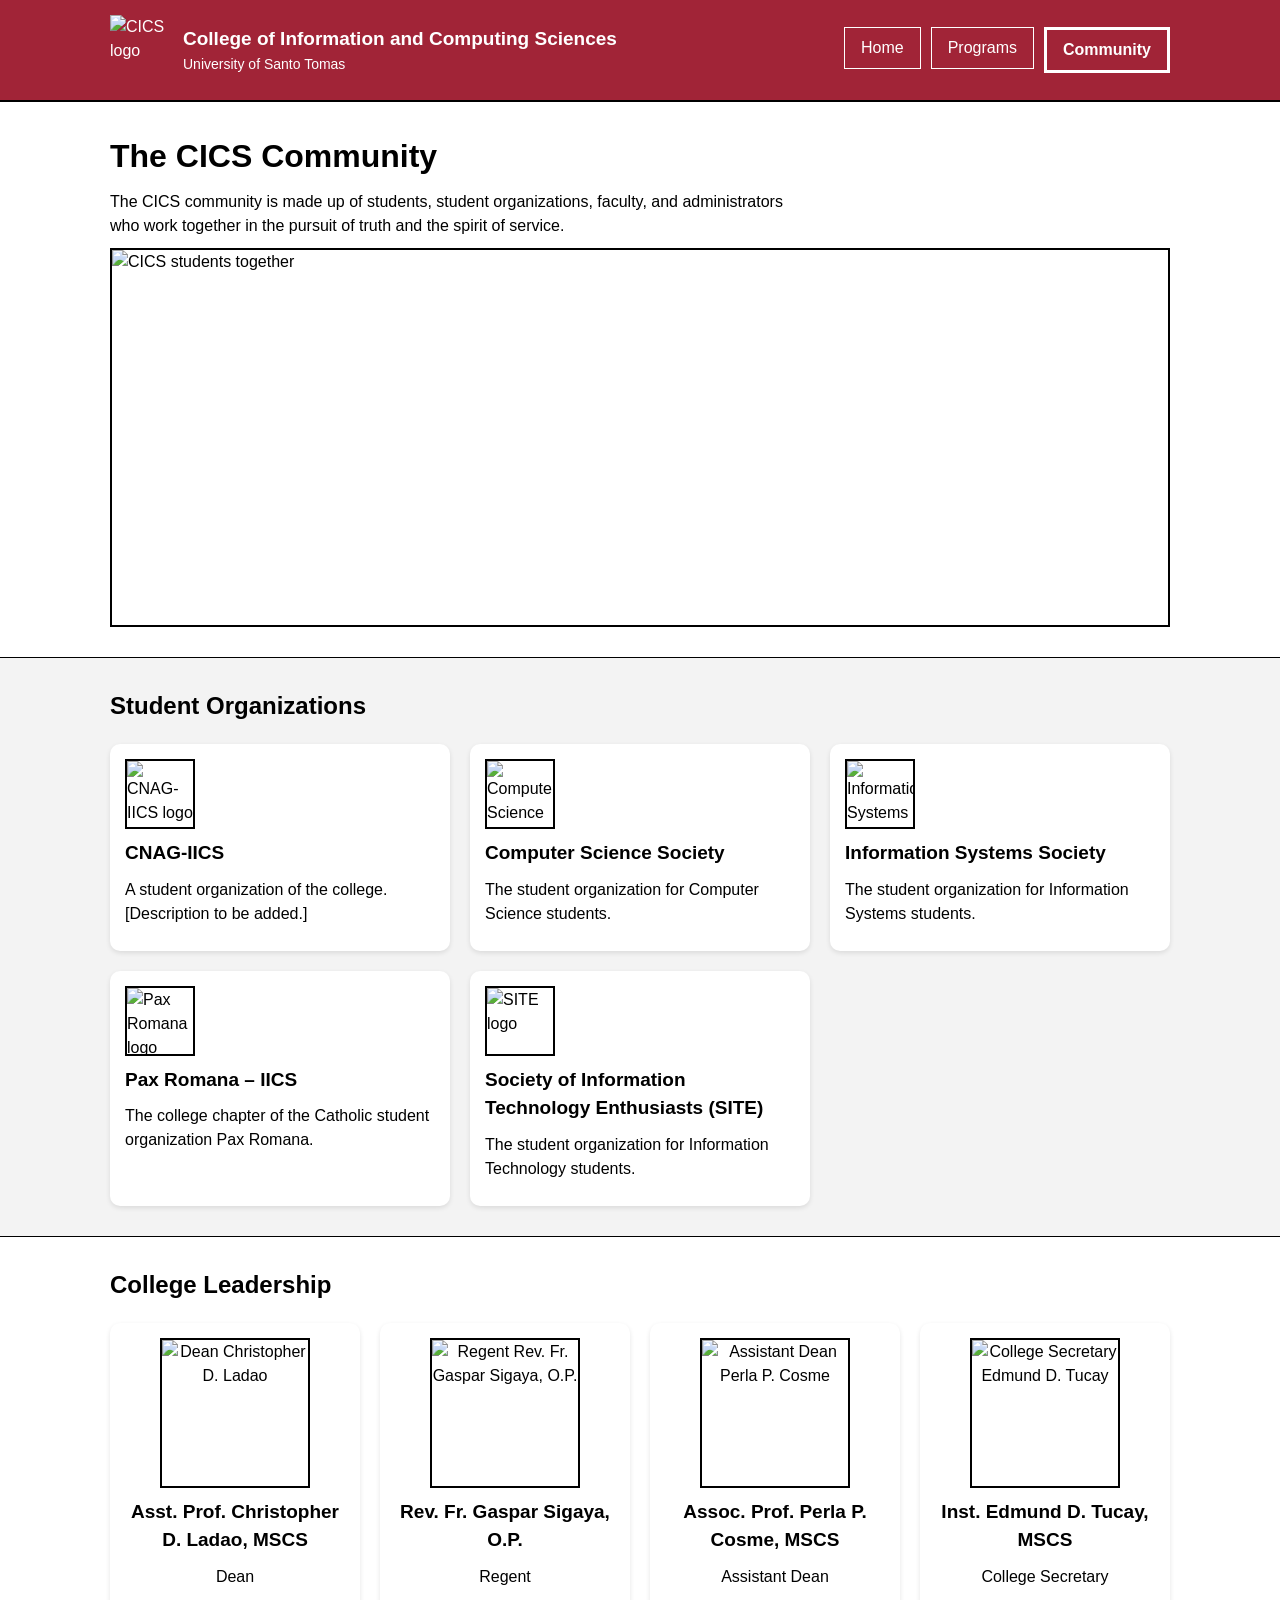
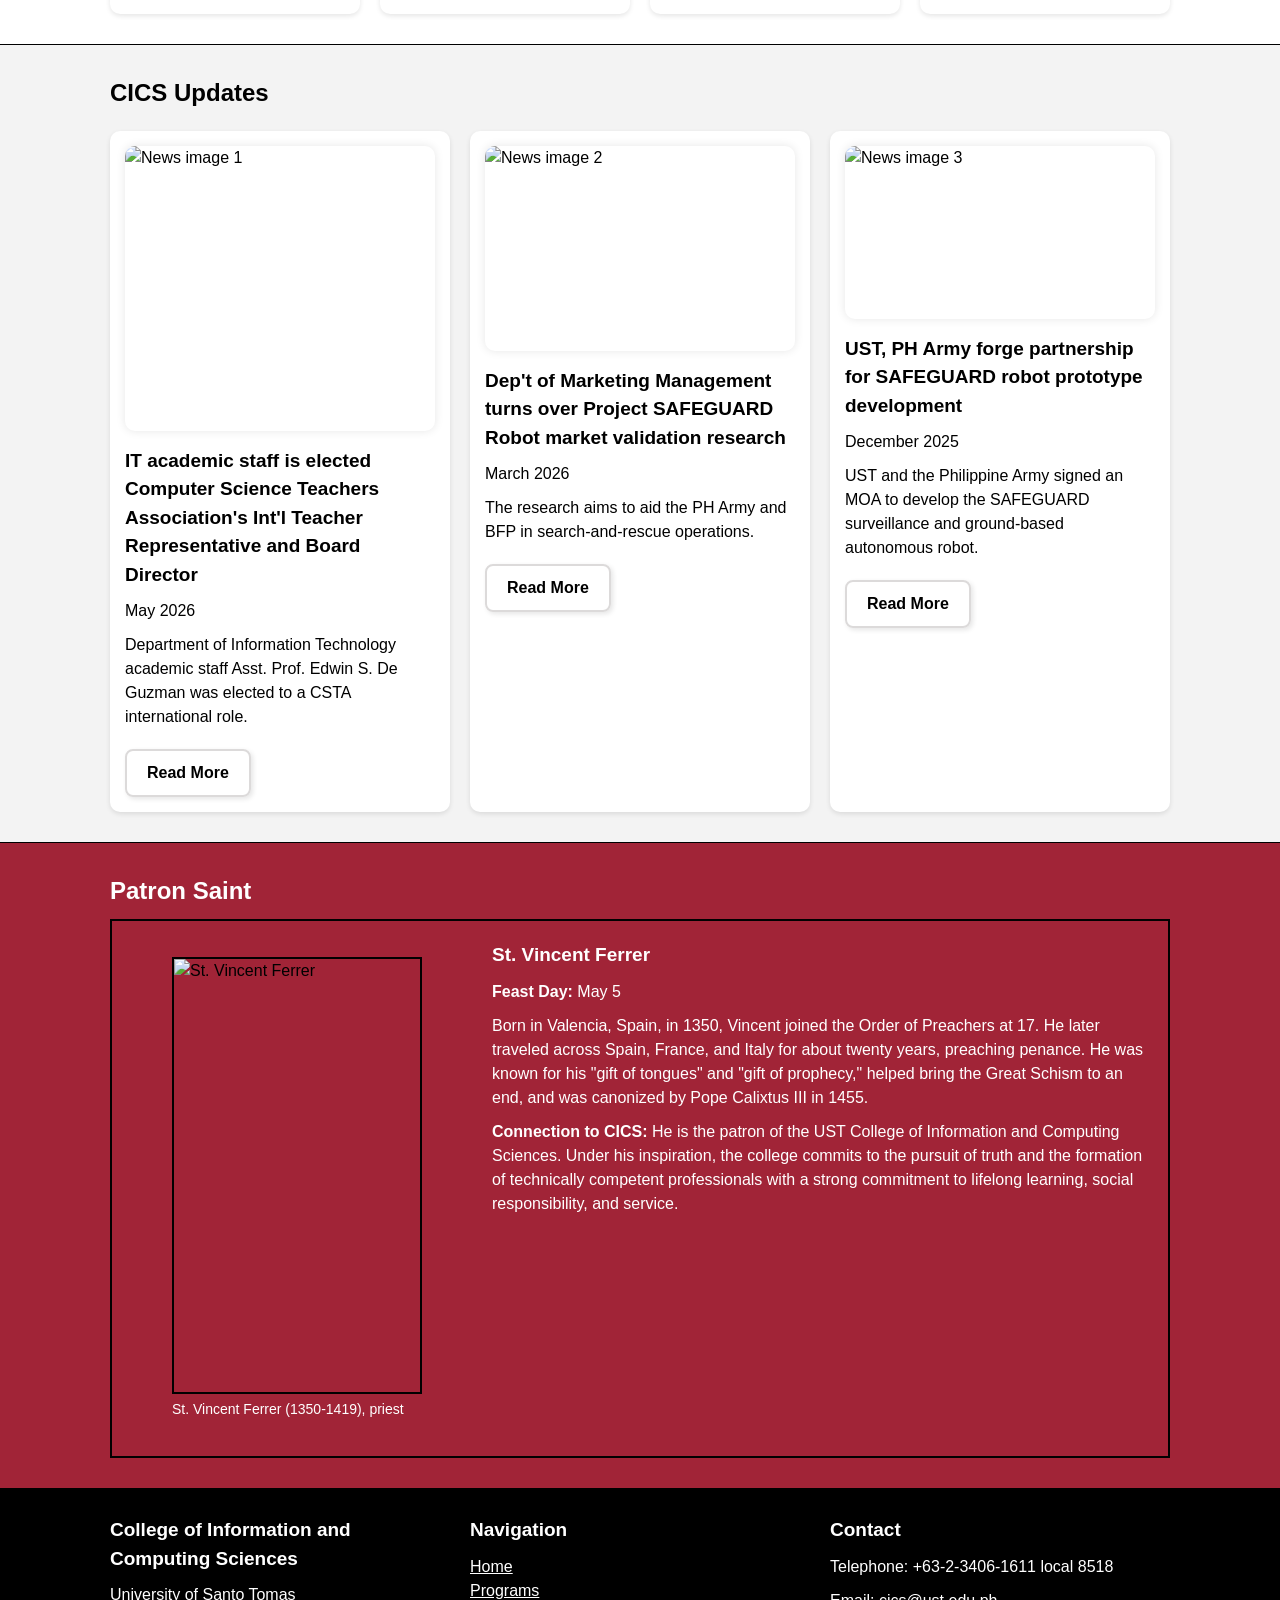
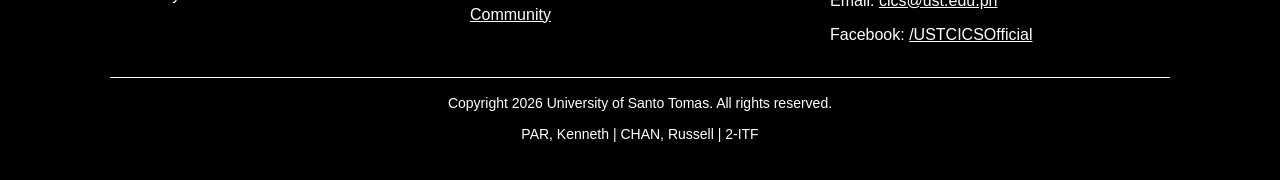
==== community.html @ 377112f6 "first commit ko" ====
<!DOCTYPE html>
<html lang="en">
<head>
  <meta charset="UTF-8">
  <title>Community | UST CICS</title>
  <link rel="stylesheet" href="style.css">
</head>
<body>

<header>
  <div class="container header-content">
    <div class="brand">
      <img class="icon" src="https://www.ust.edu.ph/wp-content/uploads/2020/07/Institute-of-Information-and-Computing-Sciences.png" alt="CICS logo">
      <div>
        <p class="brand-title">College of Information and Computing Sciences</p>
        <p class="brand-subtitle">University of Santo Tomas</p>
      </div>
    </div>
    <nav>
      <ul>
        <li><a href="index.html">Home</a></li>
        <li><a href="programs.html">Programs</a></li>
        <li class="active_page"><a  href="community.html">Community</a></li>
      </ul>
    </nav>
  </div>
</header>

<main>
  <section>
    <div class="container">
      <h1>The CICS Community</h1>
      <p class="section-intro">The CICS community is made up of students, student organizations, faculty, and administrators who work together in the pursuit of truth and the spirit of service.</p>
      <img class="community-image" src="https://myimgs.org/storage/images/44747/Home-WWDIC-11.jpg" alt="CICS students together">
    </div>
  </section>

  <section class = "grey">
    <div class="container">
      <h2>Student Organizations</h2>
      <div class="three-columns">
        <article class="card">
          <img class="icon" src="https://scontent.fmnl8-2.fna.fbcdn.net/v/t39.30808-6/766748143_1475702544364070_3427798289795416711_n.jpg?stp=dst-jpg_tt6&cstp=mx1080x1080&ctp=s1080x1080&_nc_cat=109&_nc_map=urlgen_bucketless&ccb=1-7&_nc_sid=6ee11a&_nc_eui2=AeElFXZg551PQjzNCKq39r8YvampFk7EEGe9qakWTsQQZ1A3avQchkSetrj-aI6Qc_XodmwN-jSbx4kt63lC-Gnm&_nc_ohc=kkNhfu9GD3YQ7kNvwHS_YeW&_nc_oc=AdqTLtaDFi2WmLWa-NmAMKrig8Z550iTz0Sf14816XuuN4OxR9QKgDcqs9khMYEjvyE&_nc_zt=23&_nc_ht=scontent.fmnl8-2.fna&_nc_gid=lpm2ryUuKpIpAIAH7ALoYQ&_nc_ss=7b2a8&oh=00_AQJEoKG-dnIReURfpu6d2yge5RpDujte9syLbNobJMhfLQ&oe=6ABAB258" alt="CNAG-IICS logo">
          <h3>CNAG-IICS</h3>
          <p>A student organization of the college. [Description to be added.]</p>
        </article>
        <article class="card">
          <img class="icon" src="https://scontent.fmnl8-1.fna.fbcdn.net/v/t39.99422-6/808803223_2429192797827906_6154122243665850033_n.png?stp=dst-jpg_tt6&cstp=mx1254x1254&ctp=s1254x1254&_nc_cat=106&_nc_map=urlgen_bucketless&ccb=1-7&_nc_sid=6ee11a&_nc_eui2=AeFBmmrNdZoc4bVlp8cVdMzi_XGoDXVf3cT9cagNdV_dxEMLPWgQIUCRRq5CpRM1TSNRIdoWb2tP4O2cBD7fXZNY&_nc_ohc=e6wACyw9aEkQ7kNvwGqqIDc&_nc_oc=Adqd8amdE-8SrYhwi9WnuMNjnKV-xyeGhzUKsNhtQdV_C9wsezaM8TDLx1KfrN3A2IU&_nc_zt=14&_nc_ht=scontent.fmnl8-1.fna&_nc_gid=Of1NsmQyY31gg3mTkTNPwg&_nc_ss=7b2a8&oh=00_AQLgJGWUmkHV2Ia6ndo6jTMa6urOuRRMc0jlA9vk8cefYA&oe=6ABAB83D" alt="Computer Science Society logo">
          <h3>Computer Science Society</h3>
          <p>The student organization for Computer Science students.</p>
        </article>
        <article class="card">
          <img class="icon" src="https://scontent.fmnl8-7.fna.fbcdn.net/v/t39.99422-6/764817862_2309871203148696_995870211142288857_n.png?stp=dst-jpg_tt6&cstp=mx1440x1440&ctp=s1440x1440&_nc_cat=104&_nc_map=urlgen_bucketless&ccb=1-7&_nc_sid=6ee11a&_nc_eui2=AeEG-5JMaFp-RBRgjD3kPIHTfgfjzJNRDtN-B-PMk1EO03dhUg5zqZrJKS5m2kcnamKHs7tXBs3DetUHsnXS-Hs9&_nc_ohc=6gFpqLHVE9YQ7kNvwHYEatx&_nc_oc=AdpXjBOW8mx-WtWKDP69uN-JVBpMQ2P3hM7sFnL69HaCrUFQYjHXwH_TsXmXn7v4Vnc&_nc_zt=14&_nc_ht=scontent.fmnl8-7.fna&_nc_gid=ZLn4h3ZDqkguv7Q8DvLz2A&_nc_ss=7b2a8&oh=00_AQLpWuP6PUPdWHpebz9Uqs_fuxMW3bf57liZNoR6pcZ-pw&oe=6ABAC8C4" alt="Information Systems Society logo">
          <h3>Information Systems Society</h3>
          <p>The student organization for Information Systems students.</p>
        </article>
        <article class="card">
          <img class="icon" src="https://scontent.fmnl8-7.fna.fbcdn.net/v/t39.30808-6/786141125_1420669290277584_526175049897417584_n.jpg?stp=dst-jpg_tt6&cstp=mx2000x2000&ctp=s2000x2000&_nc_cat=110&_nc_map=urlgen_bucketless&ccb=1-7&_nc_sid=6ee11a&_nc_eui2=AeEw3v7ic3cu0p4UAbAR4IFZciq5YxHKmI5yKrljEcqYjpErz5rfGMILuuUhQyOBlsMuScx_GIag2zptYhML0cyN&_nc_ohc=VEpLhWSyka8Q7kNvwEuF9mC&_nc_oc=AdoM81oXvm17wBovNox_uJaS51lQjvtEpDMcJVTnochPr17ZaiL7Bvz0EgzZSTGD6po&_nc_zt=23&_nc_ht=scontent.fmnl8-7.fna&_nc_gid=MDVb2hMJbhtR_O1XpCX4qQ&_nc_ss=7b2a8&oh=00_AQJp_S4rr7fxav2QoREwd2Jdym4verejqT2xr_F8DPrqFw&oe=6ABABDE5" alt="Pax Romana logo">
          <h3>Pax Romana – IICS</h3>
          <p>The college chapter of the Catholic student organization Pax Romana.</p>
        </article>
        <article class="card">
          <img class="icon" src="https://scontent.fmnl8-2.fna.fbcdn.net/v/t39.99422-6/807684388_1607842881042320_652707294212106361_n.png?stp=dst-jpg_tt6&cstp=mx1500x1500&ctp=s1500x1500&_nc_cat=106&_nc_map=urlgen_bucketless&ccb=1-7&_nc_sid=6ee11a&_nc_eui2=AeH5BSjCBiD9-jk8B1-pQpHJii35tE0vbdWKLfm0TS9t1feSsvcZxUXua-eXWvqtWqKjTTCIm0MEGkLvgpkEnlW8&_nc_ohc=ZHvh83__1swQ7kNvwHAQN5n&_nc_oc=Ado7NS7mCZkX1BCv6cL4BY71IfhVuWV7juAr6nPY4VMtxP8VESmsTtoKnee-PZ2ufdI&_nc_zt=14&_nc_ht=scontent.fmnl8-2.fna&_nc_gid=XlitS8YS_3_7H1uWWwGGlQ&_nc_ss=7b2a8&oh=00_AQKZaqxoZ3cAhBwx2Fyl3cJY2YprAlBy_xNZsfmOn7MZxg&oe=6ABABB50" alt="SITE logo">
          <h3>Society of Information Technology Enthusiasts (SITE)</h3>
          <p>The student organization for Information Technology students.</p>
        </article>
      </div>
    </div>
  </section>

  <section>
    <div class="container">
      <h2>College Leadership</h2>
      <div class="four-columns">
        <article class="card center">
          <img class="photo" src="https://www.ust.edu.ph/wp-content/uploads/2020/02/UST-F-IICS-IS-LADAO-Christopher-D-2016-MCS-2x2-Gray.jpg" alt="Dean Christopher D. Ladao">
          <h3>Asst. Prof. Christopher D. Ladao, MSCS</h3>
          <p>Dean</p>
        </article>
        <article class="card center">
          <img class="photo" src="https://www.ust.edu.ph/wp-content/uploads/2025/05/OP_SIGAYA-Gaspar-R_2025_2x2.jpg" alt="Regent Rev. Fr. Gaspar Sigaya, O.P.">
          <h3>Rev. Fr. Gaspar Sigaya, O.P.</h3>
          <p>Regent</p>
        </article>
        <article class="card center">
          <img class="photo" src="https://www.ust.edu.ph/wp-content/uploads/2024/08/UST-F-CICS-CS-COSME-Perla-P-2024-MS-2x2-Gray-768x768.jpg" alt="Assistant Dean Perla P. Cosme">
          <h3>Assoc. Prof. Perla P. Cosme, MSCS</h3>
          <p>Assistant Dean</p>
        </article>
        <article class="card center">
          <img class="photo" src="https://www.ust.edu.ph/wp-content/uploads/2023/04/Inst-Edmundo-C-Tucay-MSCS_2x2.jpg" alt="College Secretary Edmund D. Tucay">
          <h3>Inst. Edmund D. Tucay, MSCS</h3>
          <p>College Secretary</p>
        </article>
      </div>
    </div>
  </section>

  <section class = "grey">
    <div class="container">
      <h2>CICS Updates</h2>
      <div class="three-columns">
        <article class="card">
          <img class="square-image image_edit" src="https://www.ust.edu.ph/wp-content/uploads/2026/05/De-Guzman-e1778745252564-768x711.jpg" alt="News image 1">
          <h3>IT academic staff is elected Computer Science Teachers Association's Int'l Teacher Representative and Board Director</h3>
          <p>May 2026</p>
          <p>Department of Information Technology academic staff Asst. Prof. Edwin S. De Guzman was elected to a CSTA international role.</p>
          <a class="button" href="#">Read More</a>
        </article>
        <article class="card">
          <img class="news-image-2 image_edit" src="https://www.ust.edu.ph/wp-content/uploads/2026/03/IMG_0178-768x512.jpg" alt="News image 2">
          <h3>Dep't of Marketing Management turns over Project SAFEGUARD Robot market validation research</h3>
          <p>March 2026</p>
          <p>The research aims to aid the PH Army and BFP in search-and-rescue operations.</p>
          <a class="button" href="#">Read More</a>
        </article>
        <article class="card">
          <img class="small-image  image_edit" src="https://www.ust.edu.ph/wp-content/uploads/2025/12/6844ca68-88fc-4341-a226-e64c08aa002b-768x432.jpg" alt="News image 3">
          <h3>UST, PH Army forge partnership for SAFEGUARD robot prototype development</h3>
          <p>December 2025</p>
          <p>UST and the Philippine Army signed an MOA to develop the SAFEGUARD surveillance and ground-based autonomous robot.</p>
          <a class="button" href="#">Read More</a>
        </article>
      </div>
    </div>
  </section>

  <section id = "patron-saint">
    <div class="container">
      <h2 class ="saint-description">Patron Saint</h2>
      <article class="saint">
        <figure>
          <img class="tall-image" src="https://faith.nd.edu/wp-content/uploads/2024/04/St.-Vincent-Ferrer-e1739827428418.jpg" alt="St. Vincent Ferrer">
          <figcaption>St. Vincent Ferrer (1350-1419), priest</figcaption>
        </figure>
        <div class = "saint-description">
          <h3>St. Vincent Ferrer</h3>
          <p><strong>Feast Day:</strong> May 5</p>
          <p>Born in Valencia, Spain, in 1350, Vincent joined the Order of Preachers at 17. He later traveled across Spain, France, and Italy for about twenty years, preaching penance. He was known for his "gift of tongues" and "gift of prophecy," helped bring the Great Schism to an end, and was canonized by Pope Calixtus III in 1455.</p>
          <p><strong>Connection to CICS:</strong> He is the patron of the UST College of Information and Computing Sciences. Under his inspiration, the college commits to the pursuit of truth and the formation of technically competent professionals with a strong commitment to lifelong learning, social responsibility, and service.</p>
        </div>
      </article>
    </div>
  </section>
</main>

<footer>
  <div class="container">
    <div class="three-columns">
      <div>
        <h3>College of Information and Computing Sciences</h3>
        <p>University of Santo Tomas</p>
      </div>
      <div>
        <h3>Navigation</h3>
        <ul>
          <li><a href="index.html">Home</a></li>
          <li><a href="programs.html">Programs</a></li>
          <li><a href="community.html">Community</a></li>
        </ul>
      </div>
      <div>
        <h3>Contact</h3>
        <p>Telephone: +63-2-3406-1611 local 8518</p>
        <p>Email: <a href="mailto:cics@ust.edu.ph">cics@ust.edu.ph</a></p>
        <p>Facebook: <a href="https://www.facebook.com/USTCICSOfficial">/USTCICSOfficial</a></p>
      </div>
    </div>
    <div class="footer-bottom">
      <p>Copyright 2026 University of Santo Tomas. All rights reserved.</p>
      <p>PAR, Kenneth | CHAN, Russell | 2-ITF</p>
    </div>
  </div>
</footer>

</body>
</html>
---- style.css ----
* {
  box-sizing: border-box;
}

body {
  margin: 0;
  background-color: white;
  color: black;
  font-family: Arial, sans-serif;
  font-size: 16px;
  line-height: 1.5;
}

h1, h2, h3, p {
  margin: 0 0 10px 0;
}

h1 {
  font-size: 32px;
}

h2 {
  font-size: 24px;
}

h3 {
  font-size: 19px;
}

a {
  color: black;
}

ul {
  margin: 0;
  padding-left: 20px;
}

img {
  display: block;
  border: 2px solid black;
}

figcaption {
  margin-top: 5px;
  font-size: 14px;
  color:#FFFFFF
}

.container {
  max-width: 1100px;
  margin: 0 auto;
  padding: 0 20px;
}

header {
  padding: 15px 0;
  border-bottom: 2px solid black;
  background-color: #A12437;
  color: white;
}

.header-content {
  display: flex;
  align-items: center;
  justify-content: space-between;
}

.brand {
  display: flex;
  align-items: center;
  gap: 15px;
}

.brand-title {
  margin: 0;
  font-size: 19px;
  font-weight: bold;
}

.brand-subtitle {
  margin: 0;
  font-size: 14px;
}

header nav ul {
  display: flex;
  gap: 10px;
  list-style: none;
  margin: 0;
  padding: 0;
}


header nav a {
  display: block;
  padding: 8px 16px;
  border: 1px solid white;
  color: white;
  text-decoration: none;
}

header nav ul li:hover{
  transform: scale(.95);
  transition: 0.5s ease-in-out;
}

.active_page {
  font-weight: bold;
  border-width: 3px;
  border: 2px solid white;
}

main section {
  padding: 30px 0;
  border-bottom: 1px solid black;
}

.section-intro {
  max-width: 700px;
}

.grey {
  background-color: #F3F3F3;
}

.hero {
  display: flex;
  align-items: center;
  gap: 30px;
}

.hero div {
  flex: 1;
}

.two-columns {
  display: grid;
  grid-template-columns: repeat(2, 1fr);
  gap: 20px;
  margin-top: 20px;
}

.grey {
  background-color: #F3F3F3;
}

.three-columns {
  display: grid;
  grid-template-columns: repeat(3, 1fr);
  gap: 20px;
  margin-top: 20px;
  
}

.four-columns {
  display: grid;
  grid-template-columns: repeat(4, 1fr);
  gap: 20px;
  margin-top: 20px;
}

#contact .two-columns {
  margin-top: 0;
}

.card {
  padding: 15px;
  box-shadow: 0 2px 5px rgba(0, 0, 0, 0.1);
}
.button_dpp{
 display: inline-block;
  margin-top: 35px;
  padding: 10px 20px;
  border: 2px solid rgb(220, 218, 218);
  font-weight: bold;
  text-decoration: none;
  border-radius: 8px;
  box-shadow: 2px 2px 5px rgba(0, 0, 0, 0.1);
}

.center {
  text-align: center;
}

.recognition {
  display: flex;
  align-items: center;
  gap: 15px;
  padding: 15px;
  border: 3px solid black;
}

#patron-saint {
  background-color: #A12437;
}
.saint {
  display: flex;
  gap: 30px;
  padding: 20px;
  background-color: #A12437;
  border: 2px solid black;
}

.saint-description {
  flex: 1;
  color: white;
}

.saint figure {
  width: 250px;
  flex-shrink: 0;
}

.button {
  display: inline-block;
  margin-top: 10px;
  padding: 10px 20px;
  border: 2px solid rgb(220, 218, 218);
  font-weight: bold;
  text-decoration: none;
  border-radius: 8px;
  box-shadow: 2px 2px 5px rgba(0, 0, 0, 0.1);
}

.contact-list {
  list-style: none;
  padding: 0;
}

.contact-list li {
  margin-bottom: 12px;
}

table {
  width: 100%;
  margin-top: 15px;
  border-collapse: collapse;
}

th, td {
  padding: 10px;
  border: 1px solid black;
  text-align: left;
}

.icon {
  width: 70px;
  height: 70px;
}

.card .icon {
  margin-bottom: 10px;
}

.brand .icon {
  width: 58px;
  height: 70px;
  border: none;
}

.recognition .icon {
  border: none;
}

.center img {
  margin: 0 auto 10px auto;
}

.photo {
  width: 150px;
  height: 150px;
}

.wide-image, .small-image, .tall-image, .map {
  width: 100%;
}

.wide-image {
  height: 250px;
}

.community-image {
  width: 100%;
  height: 379px;
}

.small-image {
  height: 173px;
}

.square-image {
  width: 100%;
  height: 285px;
}

.news-image-2 {
  width: 100%;
  height: 205px;
}

.tall-image {
  height: 437px;
}

.map {
  height: 350px;
  display: block;
  border: 2px solid black;
}

.lab-image {
  width: 100%;
}

.image_edit{
  border: none;
  border-radius: 10px;
  box-shadow: 0 0px 10px rgba(0, 0, 0, 0.1);
  margin-bottom: 1rem;
}

footer {
  padding: 25px 0;
  border-top: 2px solid black;
  background-color: #000000;
  color: white;
}

footer a {
	color: white;
}

footer .three-columns {
  margin-top: 0;
}

footer ul {
  list-style: none;
  padding: 0;
}

.footer-bottom {
  margin-top: 20px;
  padding-top: 15px;
  border-top: 1px solid white;
  text-align: center;
  font-size: 14px;
}


/* TRANSITIONS  */
.card:hover {
  transition: transform 0.3s ease, box-shadow 0.3s ease-in-out;
  transform: translateY(-10px);;

}
.card {
    border-radius: 10px;
    background-color: white;
}

.button:active {
  transform: scale(0.95);
  background-color: #d9e1e4;;
}

.button_dpp:active {
  transform: scale(0.95);
  background-color: #d9e1e4;;
}
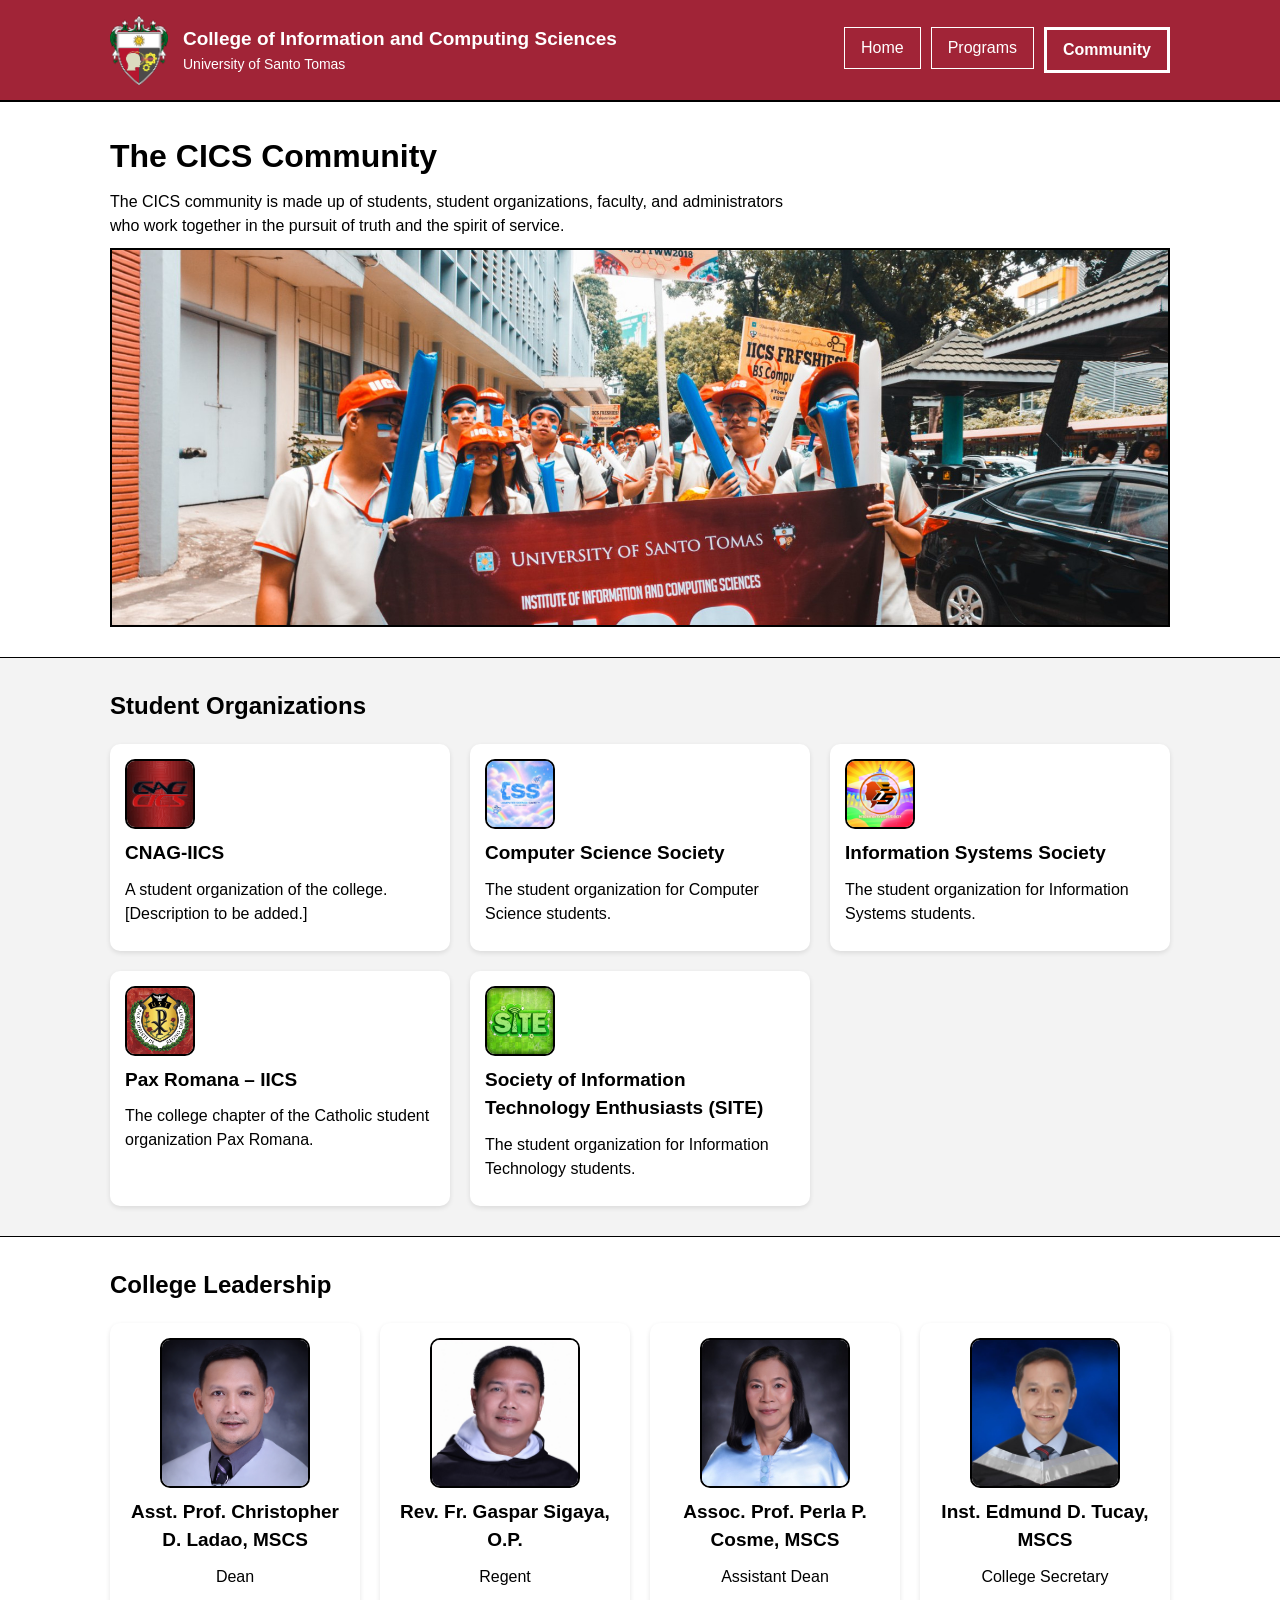
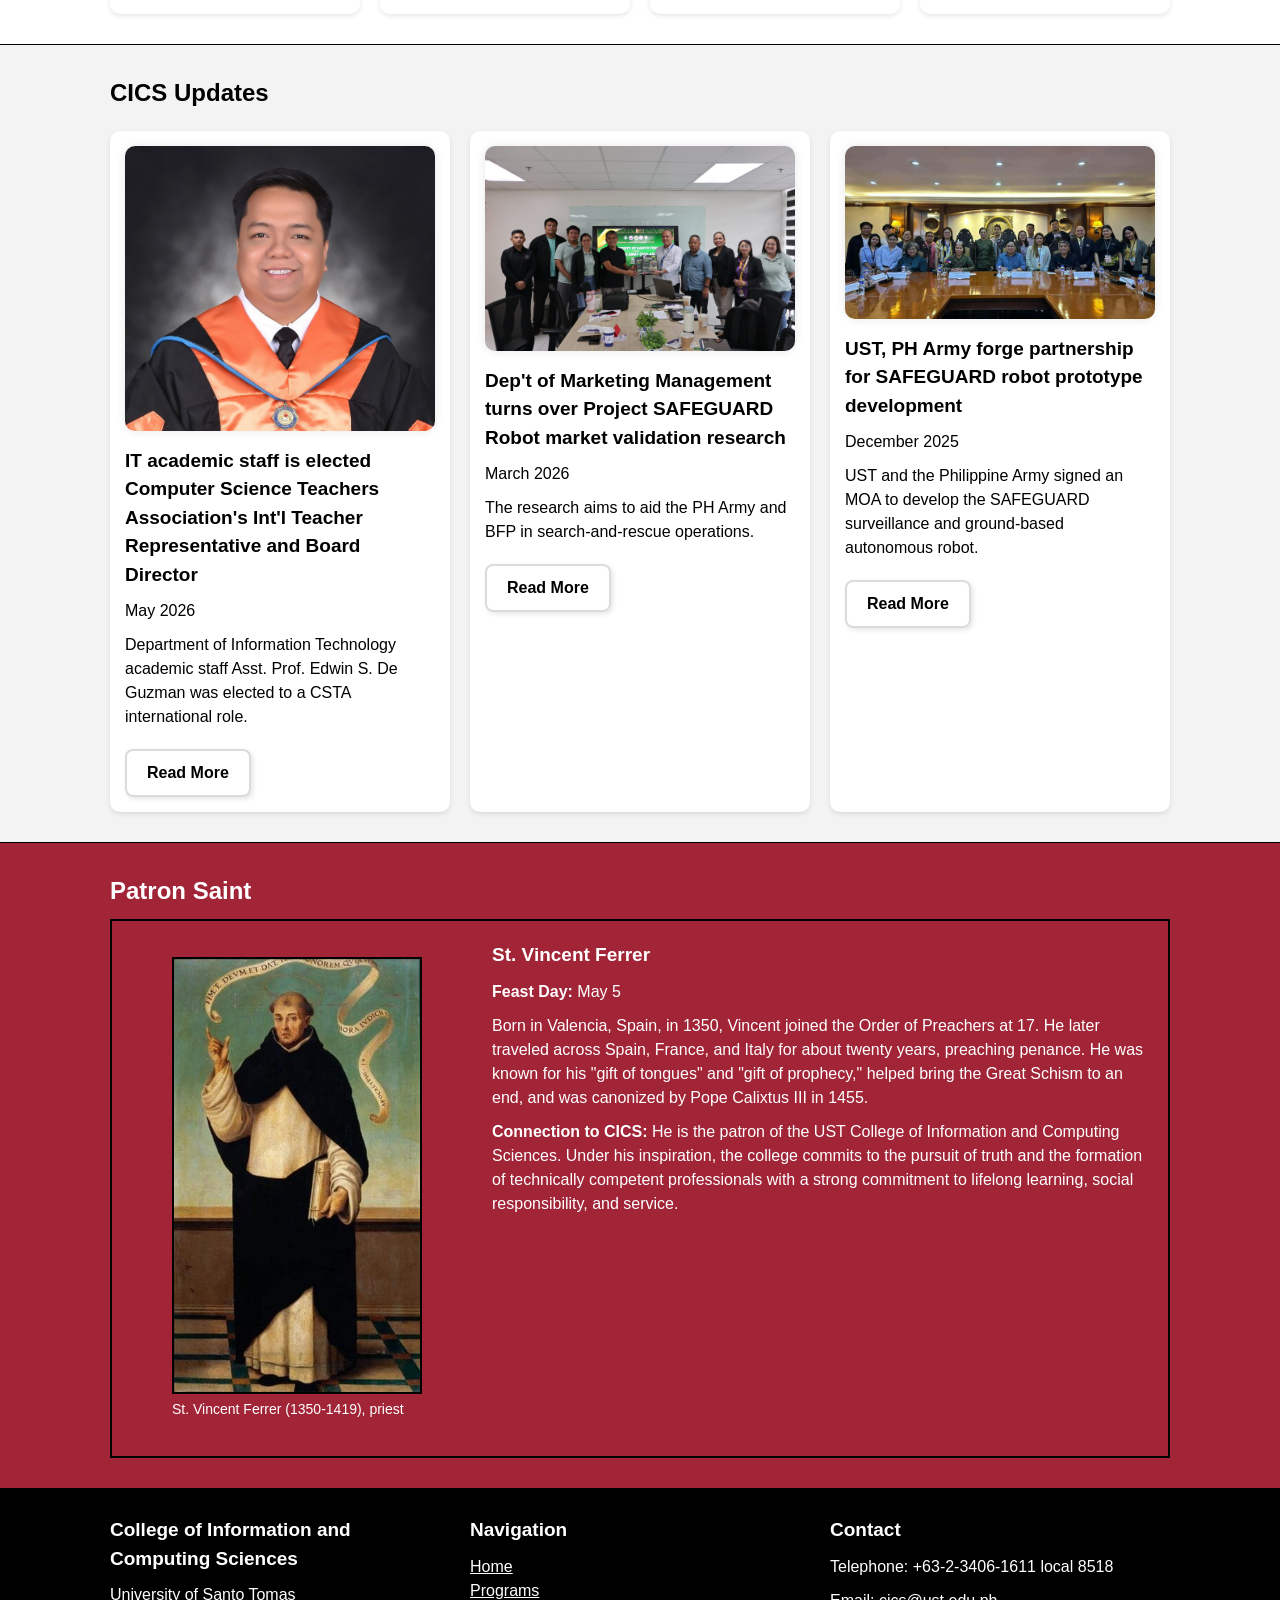
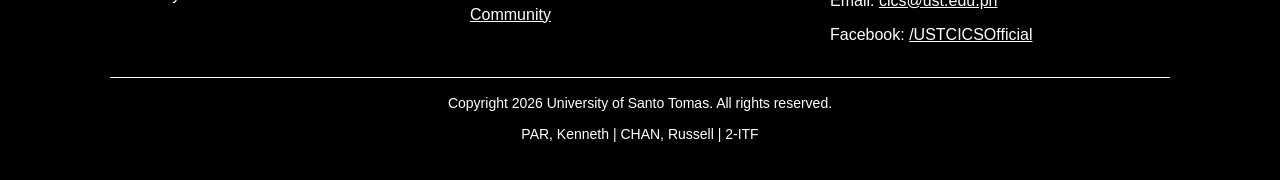
==== commit 13f4de8b: "fixed/added photos" ====
--- a/community.html
+++ b/community.html
@@ -10,7 +10,7 @@
 <header>
   <div class="container header-content">
     <div class="brand">
-      <img class="icon" src="https://www.ust.edu.ph/wp-content/uploads/2020/07/Institute-of-Information-and-Computing-Sciences.png" alt="CICS logo">
+      <img class="icon" src="images/cics-logo.png" alt="CICS logo">
       <div>
         <p class="brand-title">College of Information and Computing Sciences</p>
         <p class="brand-subtitle">University of Santo Tomas</p>
@@ -31,7 +31,7 @@
     <div class="container">
       <h1>The CICS Community</h1>
       <p class="section-intro">The CICS community is made up of students, student organizations, faculty, and administrators who work together in the pursuit of truth and the spirit of service.</p>
-      <img class="community-image" src="https://myimgs.org/storage/images/44747/Home-WWDIC-11.jpg" alt="CICS students together">
+      <img class="community-image" src="images/cics-community-banner.jpg" alt="CICS students together">
     </div>
   </section>
 
@@ -40,27 +40,27 @@
       <h2>Student Organizations</h2>
       <div class="three-columns">
         <article class="card">
-          <img class="icon" src="https://scontent.fmnl8-2.fna.fbcdn.net/v/t39.30808-6/766748143_1475702544364070_3427798289795416711_n.jpg?stp=dst-jpg_tt6&cstp=mx1080x1080&ctp=s1080x1080&_nc_cat=109&_nc_map=urlgen_bucketless&ccb=1-7&_nc_sid=6ee11a&_nc_eui2=AeElFXZg551PQjzNCKq39r8YvampFk7EEGe9qakWTsQQZ1A3avQchkSetrj-aI6Qc_XodmwN-jSbx4kt63lC-Gnm&_nc_ohc=kkNhfu9GD3YQ7kNvwHS_YeW&_nc_oc=AdqTLtaDFi2WmLWa-NmAMKrig8Z550iTz0Sf14816XuuN4OxR9QKgDcqs9khMYEjvyE&_nc_zt=23&_nc_ht=scontent.fmnl8-2.fna&_nc_gid=lpm2ryUuKpIpAIAH7ALoYQ&_nc_ss=7b2a8&oh=00_AQJEoKG-dnIReURfpu6d2yge5RpDujte9syLbNobJMhfLQ&oe=6ABAB258" alt="CNAG-IICS logo">
+          <img class="icon" src="images/cnag-logo.jpg" alt="CNAG-IICS logo">
           <h3>CNAG-IICS</h3>
           <p>A student organization of the college. [Description to be added.]</p>
         </article>
         <article class="card">
-          <img class="icon" src="https://scontent.fmnl8-1.fna.fbcdn.net/v/t39.99422-6/808803223_2429192797827906_6154122243665850033_n.png?stp=dst-jpg_tt6&cstp=mx1254x1254&ctp=s1254x1254&_nc_cat=106&_nc_map=urlgen_bucketless&ccb=1-7&_nc_sid=6ee11a&_nc_eui2=AeFBmmrNdZoc4bVlp8cVdMzi_XGoDXVf3cT9cagNdV_dxEMLPWgQIUCRRq5CpRM1TSNRIdoWb2tP4O2cBD7fXZNY&_nc_ohc=e6wACyw9aEkQ7kNvwGqqIDc&_nc_oc=Adqd8amdE-8SrYhwi9WnuMNjnKV-xyeGhzUKsNhtQdV_C9wsezaM8TDLx1KfrN3A2IU&_nc_zt=14&_nc_ht=scontent.fmnl8-1.fna&_nc_gid=Of1NsmQyY31gg3mTkTNPwg&_nc_ss=7b2a8&oh=00_AQLgJGWUmkHV2Ia6ndo6jTMa6urOuRRMc0jlA9vk8cefYA&oe=6ABAB83D" alt="Computer Science Society logo">
+          <img class="icon" src="images/css-logo.jfif" alt="Computer Science Society logo">
           <h3>Computer Science Society</h3>
           <p>The student organization for Computer Science students.</p>
         </article>
         <article class="card">
-          <img class="icon" src="https://scontent.fmnl8-7.fna.fbcdn.net/v/t39.99422-6/764817862_2309871203148696_995870211142288857_n.png?stp=dst-jpg_tt6&cstp=mx1440x1440&ctp=s1440x1440&_nc_cat=104&_nc_map=urlgen_bucketless&ccb=1-7&_nc_sid=6ee11a&_nc_eui2=AeEG-5JMaFp-RBRgjD3kPIHTfgfjzJNRDtN-B-PMk1EO03dhUg5zqZrJKS5m2kcnamKHs7tXBs3DetUHsnXS-Hs9&_nc_ohc=6gFpqLHVE9YQ7kNvwHYEatx&_nc_oc=AdpXjBOW8mx-WtWKDP69uN-JVBpMQ2P3hM7sFnL69HaCrUFQYjHXwH_TsXmXn7v4Vnc&_nc_zt=14&_nc_ht=scontent.fmnl8-7.fna&_nc_gid=ZLn4h3ZDqkguv7Q8DvLz2A&_nc_ss=7b2a8&oh=00_AQLpWuP6PUPdWHpebz9Uqs_fuxMW3bf57liZNoR6pcZ-pw&oe=6ABAC8C4" alt="Information Systems Society logo">
+          <img class="icon" src="images/iss-logo.jfif" alt="Information Systems Society logo">
           <h3>Information Systems Society</h3>
           <p>The student organization for Information Systems students.</p>
         </article>
         <article class="card">
-          <img class="icon" src="https://scontent.fmnl8-7.fna.fbcdn.net/v/t39.30808-6/786141125_1420669290277584_526175049897417584_n.jpg?stp=dst-jpg_tt6&cstp=mx2000x2000&ctp=s2000x2000&_nc_cat=110&_nc_map=urlgen_bucketless&ccb=1-7&_nc_sid=6ee11a&_nc_eui2=AeEw3v7ic3cu0p4UAbAR4IFZciq5YxHKmI5yKrljEcqYjpErz5rfGMILuuUhQyOBlsMuScx_GIag2zptYhML0cyN&_nc_ohc=VEpLhWSyka8Q7kNvwEuF9mC&_nc_oc=AdoM81oXvm17wBovNox_uJaS51lQjvtEpDMcJVTnochPr17ZaiL7Bvz0EgzZSTGD6po&_nc_zt=23&_nc_ht=scontent.fmnl8-7.fna&_nc_gid=MDVb2hMJbhtR_O1XpCX4qQ&_nc_ss=7b2a8&oh=00_AQJp_S4rr7fxav2QoREwd2Jdym4verejqT2xr_F8DPrqFw&oe=6ABABDE5" alt="Pax Romana logo">
+          <img class="icon" src="images/pax-romana-logo.jpg" alt="Pax Romana logo">
           <h3>Pax Romana – IICS</h3>
           <p>The college chapter of the Catholic student organization Pax Romana.</p>
         </article>
         <article class="card">
-          <img class="icon" src="https://scontent.fmnl8-2.fna.fbcdn.net/v/t39.99422-6/807684388_1607842881042320_652707294212106361_n.png?stp=dst-jpg_tt6&cstp=mx1500x1500&ctp=s1500x1500&_nc_cat=106&_nc_map=urlgen_bucketless&ccb=1-7&_nc_sid=6ee11a&_nc_eui2=AeH5BSjCBiD9-jk8B1-pQpHJii35tE0vbdWKLfm0TS9t1feSsvcZxUXua-eXWvqtWqKjTTCIm0MEGkLvgpkEnlW8&_nc_ohc=ZHvh83__1swQ7kNvwHAQN5n&_nc_oc=Ado7NS7mCZkX1BCv6cL4BY71IfhVuWV7juAr6nPY4VMtxP8VESmsTtoKnee-PZ2ufdI&_nc_zt=14&_nc_ht=scontent.fmnl8-2.fna&_nc_gid=XlitS8YS_3_7H1uWWwGGlQ&_nc_ss=7b2a8&oh=00_AQKZaqxoZ3cAhBwx2Fyl3cJY2YprAlBy_xNZsfmOn7MZxg&oe=6ABABB50" alt="SITE logo">
+          <img class="icon" src="images/site-logo.jpg" alt="SITE logo">
           <h3>Society of Information Technology Enthusiasts (SITE)</h3>
           <p>The student organization for Information Technology students.</p>
         </article>
@@ -73,22 +73,22 @@
       <h2>College Leadership</h2>
       <div class="four-columns">
         <article class="card center">
-          <img class="photo" src="https://www.ust.edu.ph/wp-content/uploads/2020/02/UST-F-IICS-IS-LADAO-Christopher-D-2016-MCS-2x2-Gray.jpg" alt="Dean Christopher D. Ladao">
+          <img class="photo" src="images/dean.jpg" alt="Dean Christopher D. Ladao">
           <h3>Asst. Prof. Christopher D. Ladao, MSCS</h3>
           <p>Dean</p>
         </article>
         <article class="card center">
-          <img class="photo" src="https://www.ust.edu.ph/wp-content/uploads/2025/05/OP_SIGAYA-Gaspar-R_2025_2x2.jpg" alt="Regent Rev. Fr. Gaspar Sigaya, O.P.">
+          <img class="photo" src="images/regent.jpg" alt="Regent Rev. Fr. Gaspar Sigaya, O.P.">
           <h3>Rev. Fr. Gaspar Sigaya, O.P.</h3>
           <p>Regent</p>
         </article>
         <article class="card center">
-          <img class="photo" src="https://www.ust.edu.ph/wp-content/uploads/2024/08/UST-F-CICS-CS-COSME-Perla-P-2024-MS-2x2-Gray-768x768.jpg" alt="Assistant Dean Perla P. Cosme">
+          <img class="photo" src="images/asst-dean.jpg" alt="Assistant Dean Perla P. Cosme">
           <h3>Assoc. Prof. Perla P. Cosme, MSCS</h3>
           <p>Assistant Dean</p>
         </article>
         <article class="card center">
-          <img class="photo" src="https://www.ust.edu.ph/wp-content/uploads/2023/04/Inst-Edmundo-C-Tucay-MSCS_2x2.jpg" alt="College Secretary Edmund D. Tucay">
+          <img class="photo" src="images/college-sec.jpg" alt="College Secretary Edmund D. Tucay">
           <h3>Inst. Edmund D. Tucay, MSCS</h3>
           <p>College Secretary</p>
         </article>
@@ -101,21 +101,21 @@
       <h2>CICS Updates</h2>
       <div class="three-columns">
         <article class="card">
-          <img class="square-image image_edit" src="https://www.ust.edu.ph/wp-content/uploads/2026/05/De-Guzman-e1778745252564-768x711.jpg" alt="News image 1">
+          <img class="square-image image_edit" src="images/prof-edwin-cics-updates.jpg" alt="News image 1">
           <h3>IT academic staff is elected Computer Science Teachers Association's Int'l Teacher Representative and Board Director</h3>
           <p>May 2026</p>
           <p>Department of Information Technology academic staff Asst. Prof. Edwin S. De Guzman was elected to a CSTA international role.</p>
           <a class="button" href="#">Read More</a>
         </article>
         <article class="card">
-          <img class="news-image-2 image_edit" src="https://www.ust.edu.ph/wp-content/uploads/2026/03/IMG_0178-768x512.jpg" alt="News image 2">
+          <img class="news-image-2 image_edit" src="images/cics-update-2.jpg" alt="News image 2">
           <h3>Dep't of Marketing Management turns over Project SAFEGUARD Robot market validation research</h3>
           <p>March 2026</p>
           <p>The research aims to aid the PH Army and BFP in search-and-rescue operations.</p>
           <a class="button" href="#">Read More</a>
         </article>
         <article class="card">
-          <img class="small-image  image_edit" src="https://www.ust.edu.ph/wp-content/uploads/2025/12/6844ca68-88fc-4341-a226-e64c08aa002b-768x432.jpg" alt="News image 3">
+          <img class="small-image  image_edit" src="images/cics-update-3.jpg" alt="News image 3">
           <h3>UST, PH Army forge partnership for SAFEGUARD robot prototype development</h3>
           <p>December 2025</p>
           <p>UST and the Philippine Army signed an MOA to develop the SAFEGUARD surveillance and ground-based autonomous robot.</p>
@@ -130,7 +130,7 @@
       <h2 class ="saint-description">Patron Saint</h2>
       <article class="saint">
         <figure>
-          <img class="tall-image" src="https://faith.nd.edu/wp-content/uploads/2024/04/St.-Vincent-Ferrer-e1739827428418.jpg" alt="St. Vincent Ferrer">
+          <img class="tall-image" src="images/st-vincent-ferrer.jpg" alt="St. Vincent Ferrer">
           <figcaption>St. Vincent Ferrer (1350-1419), priest</figcaption>
         </figure>
         <div class = "saint-description">
--- a/style.css
+++ b/style.css
@@ -118,6 +118,7 @@
 
 .section-intro {
   max-width: 700px;
+  
 }
 
 .grey {
@@ -247,6 +248,7 @@
 .icon {
   width: 70px;
   height: 70px;
+  border-radius: 10px;
 }
 
 .card .icon {
@@ -270,6 +272,7 @@
 .photo {
   width: 150px;
   height: 150px;
+  border-radius: 10px;
 }
 
 .wide-image, .small-image, .tall-image, .map {
